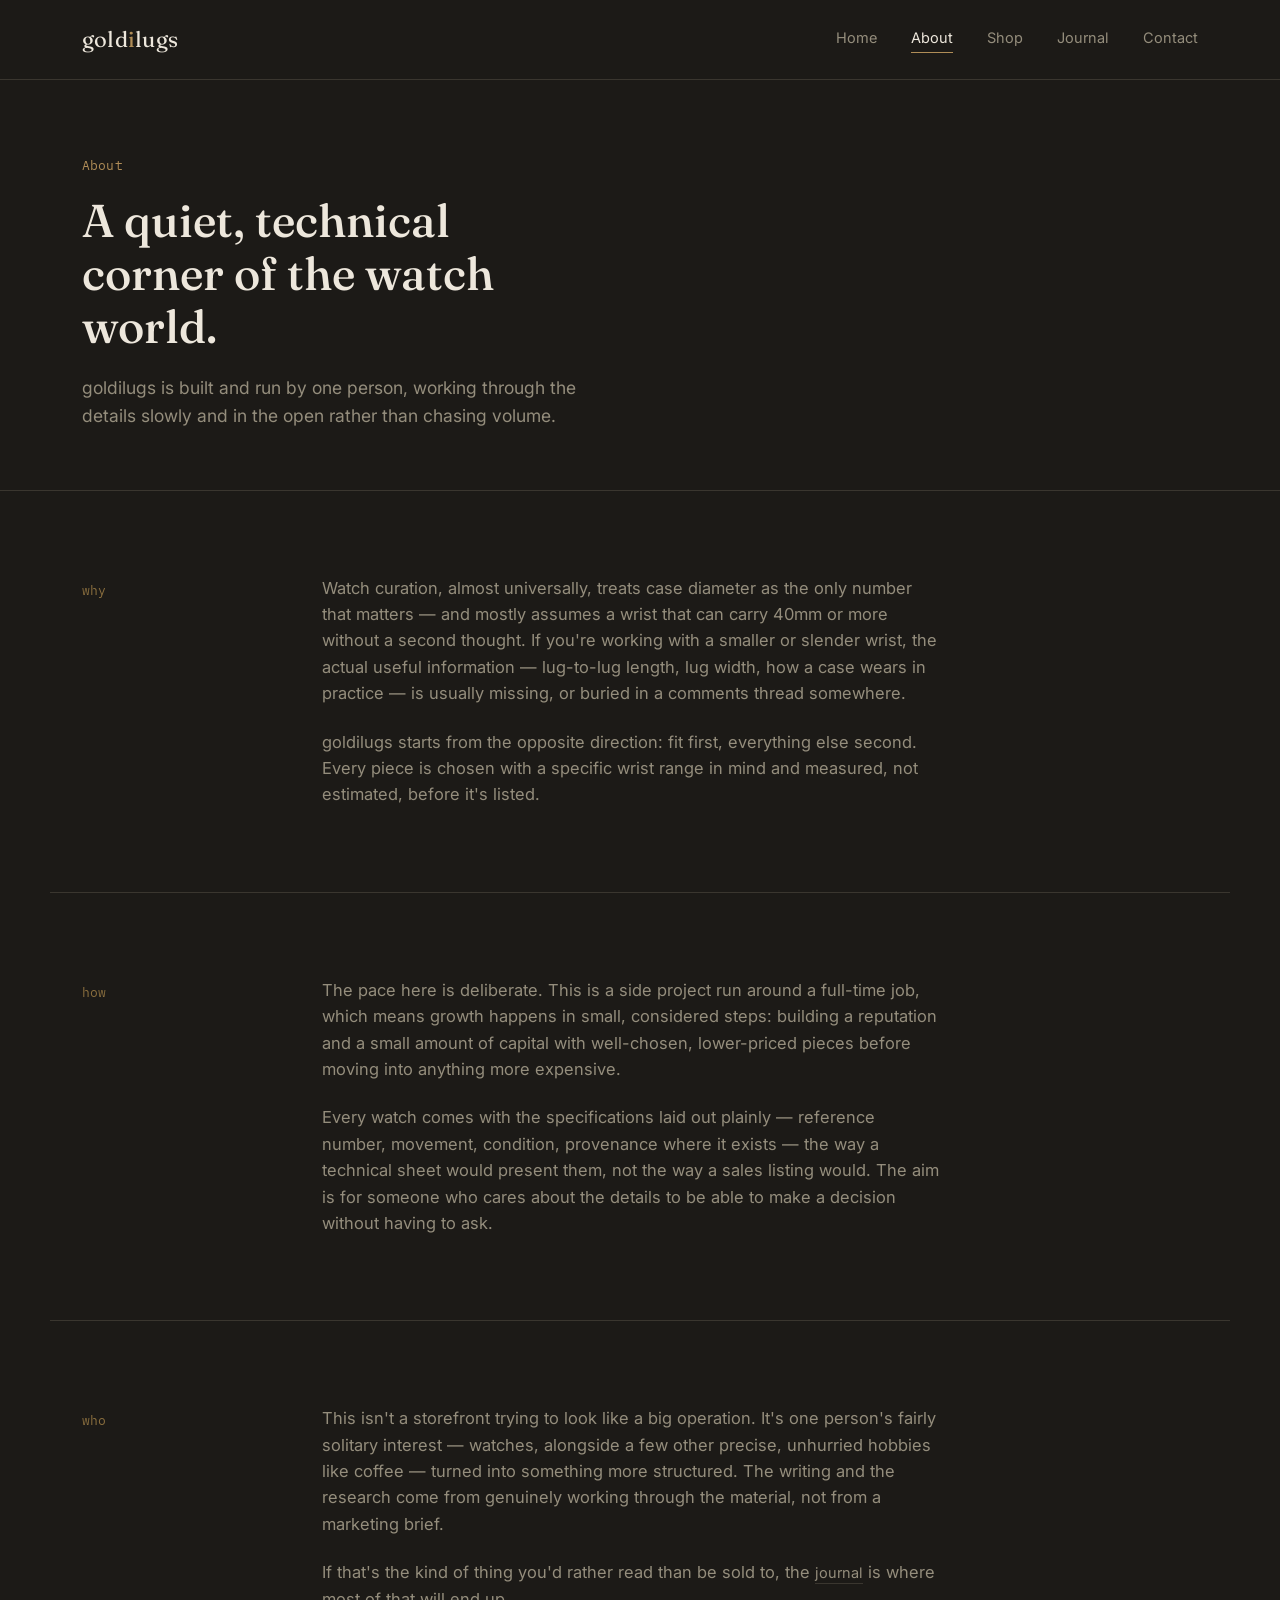
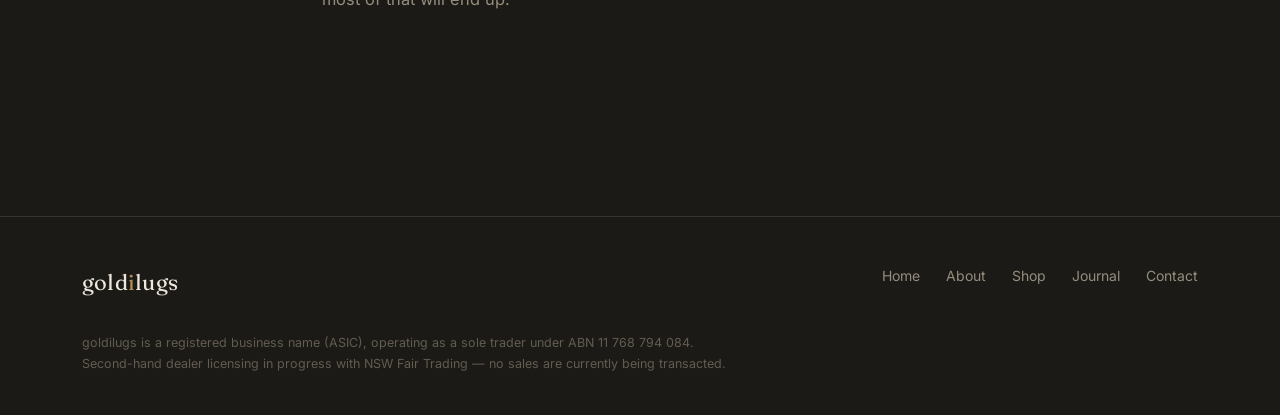
==== about.html @ 92bdc02c "initial site" ====
<!DOCTYPE html>
<html lang="en">
<head>
<meta charset="UTF-8" />
<meta name="viewport" content="width=device-width, initial-scale=1.0" />
<title>About — goldilugs</title>
<meta name="description" content="Why goldilugs exists: a one-person watch business focused on smaller wrists, technical detail, and quiet, careful curation." />
<link rel="preconnect" href="https://fonts.googleapis.com">
<link href="https://fonts.googleapis.com/css2?family=Fraunces:opsz,wght@9..144,400;9..144,500;9..144,600&family=Inter:wght@400;500;600&family=IBM+Plex+Mono:wght@400;500&display=swap" rel="stylesheet">
<link rel="stylesheet" href="style.css" />
</head>
<body>

<header class="site-header">
  <div class="wrap">
    <a href="index.html" class="wordmark">gold<span>i</span>lugs</a>
    <nav class="site-nav">
      <a href="index.html">Home</a>
      <a href="about.html" aria-current="page">About</a>
      <a href="shop.html">Shop</a>
      <a href="journal.html">Journal</a>
      <a href="contact.html">Contact</a>
    </nav>
    <button class="nav-toggle" aria-label="Toggle navigation" aria-expanded="false"><span></span></button>
  </div>
</header>

<section class="page-hero">
  <div class="wrap">
    <div class="hero-eyebrow mono">About</div>
    <h1>A quiet, technical corner of the watch world.</h1>
    <p class="hero-sub">goldilugs is built and run by one person, working through the details slowly and in the open rather than chasing volume.</p>
  </div>
</section>

<section>
  <div class="wrap prose-grid">
    <div class="label mono">why</div>
    <div class="prose-body">
      <p>Watch curation, almost universally, treats case diameter as the only number that matters — and mostly assumes a wrist that can carry 40mm or more without a second thought. If you're working with a smaller or slender wrist, the actual useful information — lug-to-lug length, lug width, how a case wears in practice — is usually missing, or buried in a comments thread somewhere.</p>
      <p>goldilugs starts from the opposite direction: fit first, everything else second. Every piece is chosen with a specific wrist range in mind and measured, not estimated, before it's listed.</p>
    </div>
  </div>
</section>

<hr class="rule" style="max-width: var(--max); margin: 0 auto;">

<section>
  <div class="wrap prose-grid">
    <div class="label mono">how</div>
    <div class="prose-body">
      <p>The pace here is deliberate. This is a side project run around a full-time job, which means growth happens in small, considered steps: building a reputation and a small amount of capital with well-chosen, lower-priced pieces before moving into anything more expensive.</p>
      <p>Every watch comes with the specifications laid out plainly — reference number, movement, condition, provenance where it exists — the way a technical sheet would present them, not the way a sales listing would. The aim is for someone who cares about the details to be able to make a decision without having to ask.</p>
    </div>
  </div>
</section>

<hr class="rule" style="max-width: var(--max); margin: 0 auto;">

<section>
  <div class="wrap prose-grid">
    <div class="label mono">who</div>
    <div class="prose-body">
      <p>This isn't a storefront trying to look like a big operation. It's one person's fairly solitary interest — watches, alongside a few other precise, unhurried hobbies like coffee — turned into something more structured. The writing and the research come from genuinely working through the material, not from a marketing brief.</p>
      <p>If that's the kind of thing you'd rather read than be sold to, the <a href="journal.html" class="text-link">journal</a> is where most of that will end up.</p>
    </div>
  </div>
</section>

<footer class="site-footer">
  <div class="wrap">
    <div class="footer-grid">
      <a href="index.html" class="wordmark">gold<span>i</span>lugs</a>
      <nav class="footer-nav">
        <a href="index.html">Home</a>
        <a href="about.html">About</a>
        <a href="shop.html">Shop</a>
        <a href="journal.html">Journal</a>
        <a href="contact.html">Contact</a>
      </nav>
    </div>
    <div class="footer-fine">
      goldilugs is a registered business name (ASIC), operating as a sole trader under ABN 11 768 794 084.<br>
      Second-hand dealer licensing in progress with NSW Fair Trading — no sales are currently being transacted.
    </div>
  </div>
</footer>

<script src="nav.js"></script>
</body>
</html>
---- style.css ----
/* ============================================
   Goldilugs — design tokens
   ============================================ */
:root {
  --bg: #1c1a17;
  --bg-raised: #221f1b;
  --ink: #ede7dc;
  --ink-muted: #948d7c;
  --ink-faint: #625c4f;
  --brass: #b08d57;
  --brass-soft: #8c703f;
  --line: #3a362f;
  --green: #4a5240;

  --serif: "Fraunces", Georgia, serif;
  --sans: "Inter", -apple-system, BlinkMacSystemFont, sans-serif;
  --mono: "IBM Plex Mono", ui-monospace, monospace;

  --max: 1180px;
  --gutter: 32px;
}

* { box-sizing: border-box; }

.visually-hidden {
  position: absolute;
  width: 1px;
  height: 1px;
  overflow: hidden;
  clip: rect(0 0 0 0);
  white-space: nowrap;
}

html {
  scroll-behavior: smooth;
}

@media (prefers-reduced-motion: reduce) {
  html { scroll-behavior: auto; }
  * { animation-duration: 0.01ms !important; animation-iteration-count: 1 !important; transition-duration: 0.01ms !important; }
}

body {
  margin: 0;
  background: var(--bg);
  color: var(--ink);
  font-family: var(--sans);
  font-size: 16px;
  line-height: 1.6;
  -webkit-font-smoothing: antialiased;
}

img, svg { max-width: 100%; display: block; }

a {
  color: inherit;
  text-decoration: none;
}

a:focus-visible,
button:focus-visible,
input:focus-visible {
  outline: 2px solid var(--brass);
  outline-offset: 3px;
}

h1, h2, h3 {
  font-family: var(--serif);
  font-weight: 500;
  line-height: 1.15;
  margin: 0;
  color: var(--ink);
}

p { margin: 0; }

.wrap {
  max-width: var(--max);
  margin: 0 auto;
  padding: 0 var(--gutter);
}

.mono {
  font-family: var(--mono);
  letter-spacing: 0.01em;
}

.rule {
  border: none;
  border-top: 1px solid var(--line);
  margin: 0;
}

/* ---------- Header ---------- */
.site-header {
  border-bottom: 1px solid var(--line);
  position: relative;
  z-index: 20;
  background: var(--bg);
}

.site-header .wrap {
  display: flex;
  align-items: center;
  justify-content: space-between;
  padding-top: 22px;
  padding-bottom: 22px;
}

.wordmark {
  font-family: var(--serif);
  font-size: 22px;
  letter-spacing: 0.01em;
  color: var(--ink);
}

.wordmark span {
  color: var(--brass);
}

.site-nav {
  display: flex;
  gap: 34px;
}

.site-nav a {
  font-size: 14.5px;
  color: var(--ink-muted);
  border-bottom: 1px solid transparent;
  padding-bottom: 3px;
  transition: color 0.15s ease, border-color 0.15s ease;
}

.site-nav a:hover,
.site-nav a[aria-current="page"] {
  color: var(--ink);
  border-bottom-color: var(--brass);
}

.nav-toggle {
  display: none;
  background: none;
  border: 1px solid var(--line);
  color: var(--ink);
  width: 40px;
  height: 40px;
  border-radius: 2px;
  cursor: pointer;
}

.nav-toggle span,
.nav-toggle::before,
.nav-toggle::after {
  content: "";
  display: block;
  width: 18px;
  height: 1px;
  background: var(--ink);
  margin: 4px auto;
}

@media (max-width: 760px) {
  .site-nav {
    position: absolute;
    top: 100%;
    left: 0;
    right: 0;
    background: var(--bg);
    border-bottom: 1px solid var(--line);
    flex-direction: column;
    gap: 0;
    padding: 8px 0;
    display: none;
  }
  .site-nav.open { display: flex; }
  .site-nav a {
    padding: 14px var(--gutter);
    border-bottom: 1px solid var(--line);
  }
  .nav-toggle { display: block; }
}

/* ---------- Footer ---------- */
.site-footer {
  border-top: 1px solid var(--line);
  margin-top: 120px;
  padding: 48px 0 40px;
}

.footer-grid {
  display: flex;
  justify-content: space-between;
  flex-wrap: wrap;
  gap: 32px;
}

.footer-nav {
  display: flex;
  gap: 26px;
  flex-wrap: wrap;
}

.footer-nav a {
  font-size: 14px;
  color: var(--ink-muted);
}

.footer-nav a:hover { color: var(--brass); }

.footer-fine {
  margin-top: 32px;
  font-size: 12.5px;
  color: var(--ink-faint);
  line-height: 1.7;
}

/* ---------- Hero ---------- */
.hero {
  padding: 96px 0 90px;
  position: relative;
  overflow: hidden;
}

.hero .wrap {
  display: grid;
  grid-template-columns: 1.1fr 0.9fr;
  gap: 40px;
  align-items: center;
}

.hero-eyebrow {
  font-family: var(--mono);
  font-size: 13px;
  color: var(--brass);
  margin-bottom: 22px;
}

.hero h1 {
  font-size: clamp(34px, 4.6vw, 58px);
  max-width: 12ch;
}

.hero-sub {
  margin-top: 24px;
  max-width: 46ch;
  color: var(--ink-muted);
  font-size: 17.5px;
}

.hero-actions {
  margin-top: 36px;
  display: flex;
  gap: 22px;
  align-items: center;
  flex-wrap: wrap;
}

.btn {
  display: inline-block;
  padding: 13px 26px;
  background: var(--brass);
  color: #1c1a17;
  font-size: 14.5px;
  font-weight: 600;
  border: none;
  border-radius: 2px;
  cursor: pointer;
  transition: background 0.15s ease;
}

.btn:hover { background: #c49d63; }

.btn-ghost {
  background: none;
  border: 1px solid var(--line);
  color: var(--ink);
}

.btn-ghost:hover {
  border-color: var(--brass);
  background: none;
  color: var(--brass);
}

.text-link {
  font-size: 14.5px;
  color: var(--ink-muted);
  border-bottom: 1px solid var(--line);
  padding-bottom: 2px;
}

.text-link:hover { color: var(--brass); border-color: var(--brass); }

.dial-figure {
  justify-self: end;
  width: 100%;
  max-width: 420px;
  opacity: 0.95;
}

@media (max-width: 860px) {
  .hero .wrap { grid-template-columns: 1fr; }
  .dial-figure { justify-self: start; max-width: 280px; margin-top: 12px; order: -1; }
}

/* ---------- Sections ---------- */
section { padding: 84px 0; }

.section-head {
  display: grid;
  grid-template-columns: 200px 1fr;
  gap: 40px;
  margin-bottom: 48px;
}

.section-label {
  font-family: var(--mono);
  font-size: 13px;
  color: var(--brass-soft);
  padding-top: 6px;
}

.section-head h2 {
  font-size: clamp(24px, 3vw, 32px);
  max-width: 20ch;
}

@media (max-width: 700px) {
  .section-head { grid-template-columns: 1fr; gap: 12px; }
}

/* Spec list - philosophy points styled like a spec sheet */
.spec-list {
  border-top: 1px solid var(--line);
}

.spec-row {
  display: grid;
  grid-template-columns: 200px 1fr;
  gap: 40px;
  padding: 28px 0;
  border-bottom: 1px solid var(--line);
}

.spec-row .spec-name {
  font-family: var(--mono);
  font-size: 14px;
  color: var(--ink-muted);
  padding-top: 2px;
}

.spec-row .spec-body h3 {
  font-size: 19px;
  font-weight: 500;
  margin-bottom: 10px;
}

.spec-row .spec-body p {
  color: var(--ink-muted);
  max-width: 58ch;
  font-size: 15.5px;
}

@media (max-width: 700px) {
  .spec-row { grid-template-columns: 1fr; gap: 8px; }
}

/* Watch spec card (illustrative example) */
.spec-card {
  border: 1px solid var(--line);
  padding: 36px;
  display: grid;
  grid-template-columns: 1fr 1fr;
  gap: 30px;
  background: var(--bg-raised);
}

.spec-card-title {
  grid-column: 1 / -1;
  display: flex;
  justify-content: space-between;
  align-items: baseline;
  border-bottom: 1px solid var(--line);
  padding-bottom: 20px;
  margin-bottom: 6px;
}

.spec-card-title h3 { font-size: 22px; }
.spec-card-title span { font-family: var(--mono); font-size: 13px; color: var(--ink-faint); }

.spec-item .k {
  font-family: var(--mono);
  font-size: 12.5px;
  color: var(--ink-faint);
  margin-bottom: 4px;
}
.spec-item .v {
  font-size: 15.5px;
  color: var(--ink);
}

@media (max-width: 640px) {
  .spec-card { grid-template-columns: 1fr; }
}

/* Signup */
.signup {
  border-top: 1px solid var(--line);
  border-bottom: 1px solid var(--line);
}

.signup .wrap {
  display: grid;
  grid-template-columns: 1fr auto;
  gap: 40px;
  align-items: center;
}

.signup h2 { font-size: clamp(22px, 2.6vw, 28px); max-width: 22ch; }
.signup p { color: var(--ink-muted); margin-top: 14px; max-width: 42ch; }

.signup-form {
  display: flex;
  gap: 0;
  min-width: 340px;
}

.signup-form input {
  flex: 1;
  background: var(--bg);
  border: 1px solid var(--line);
  border-right: none;
  color: var(--ink);
  padding: 14px 16px;
  font-family: var(--sans);
  font-size: 15px;
}

.signup-form input::placeholder { color: var(--ink-faint); }

.signup-form button {
  border-radius: 0;
  padding: 14px 24px;
}

.form-note {
  margin-top: 12px;
  font-size: 13px;
  color: var(--ink-faint);
}

@media (max-width: 760px) {
  .signup .wrap { grid-template-columns: 1fr; }
  .signup-form { min-width: 0; width: 100%; }
}

/* Page header (non-home pages) */
.page-hero {
  padding: 76px 0 60px;
  border-bottom: 1px solid var(--line);
}

.page-hero .hero-eyebrow { margin-bottom: 18px; }
.page-hero h1 { font-size: clamp(30px, 4.4vw, 46px); max-width: 16ch; }
.page-hero .hero-sub { margin-top: 20px; }

/* Two column prose layout (About) */
.prose-grid {
  display: grid;
  grid-template-columns: 200px 1fr;
  gap: 40px;
}

.prose-grid .label {
  font-family: var(--mono);
  font-size: 13px;
  color: var(--brass-soft);
  padding-top: 6px;
}

.prose-body {
  max-width: 62ch;
}

.prose-body p {
  color: var(--ink-muted);
  font-size: 16.5px;
  margin-bottom: 22px;
}

.prose-body p:last-child { margin-bottom: 0; }

@media (max-width: 700px) {
  .prose-grid { grid-template-columns: 1fr; gap: 14px; }
}

/* Status banner (Shop coming soon) */
.status-banner {
  border: 1px solid var(--line);
  background: var(--bg-raised);
  padding: 30px 34px;
  display: flex;
  gap: 22px;
  align-items: flex-start;
}

.status-dot {
  width: 9px;
  height: 9px;
  border-radius: 50%;
  background: var(--brass);
  margin-top: 8px;
  flex-shrink: 0;
}

.status-banner h3 { font-size: 17px; margin-bottom: 8px; }
.status-banner p { color: var(--ink-muted); font-size: 15px; max-width: 60ch; }

/* Journal list */
.journal-list { border-top: 1px solid var(--line); }

.journal-row {
  display: grid;
  grid-template-columns: 140px 1fr;
  gap: 40px;
  padding: 30px 0;
  border-bottom: 1px solid var(--line);
}

.journal-row .j-status {
  font-family: var(--mono);
  font-size: 12.5px;
  color: var(--ink-faint);
  padding-top: 3px;
}

.journal-row h3 { font-size: 19px; font-weight: 500; margin-bottom: 8px; }
.journal-row p { color: var(--ink-muted); font-size: 15px; max-width: 56ch; }

@media (max-width: 700px) {
  .journal-row { grid-template-columns: 1fr; gap: 6px; }
}

/* Contact */
.contact-grid {
  display: grid;
  grid-template-columns: 1fr 1fr;
  gap: 60px;
}

.contact-block + .contact-block {
  border-top: 1px solid var(--line);
  padding-top: 22px;
  margin-top: 22px;
}

.contact-block .k {
  font-family: var(--mono);
  font-size: 12.5px;
  color: var(--ink-faint);
  margin-bottom: 6px;
}

.contact-block .v { font-size: 16px; }
.contact-block .v a:hover { color: var(--brass); }

.contact-form label {
  display: block;
  font-family: var(--mono);
  font-size: 12.5px;
  color: var(--ink-faint);
  margin-bottom: 8px;
}

.contact-form input,
.contact-form textarea {
  width: 100%;
  background: var(--bg-raised);
  border: 1px solid var(--line);
  color: var(--ink);
  padding: 12px 14px;
  font-family: var(--sans);
  font-size: 15px;
  margin-bottom: 22px;
  resize: vertical;
}

.contact-form textarea { min-height: 120px; }

@media (max-width: 760px) {
  .contact-grid { grid-template-columns: 1fr; gap: 10px; }
}
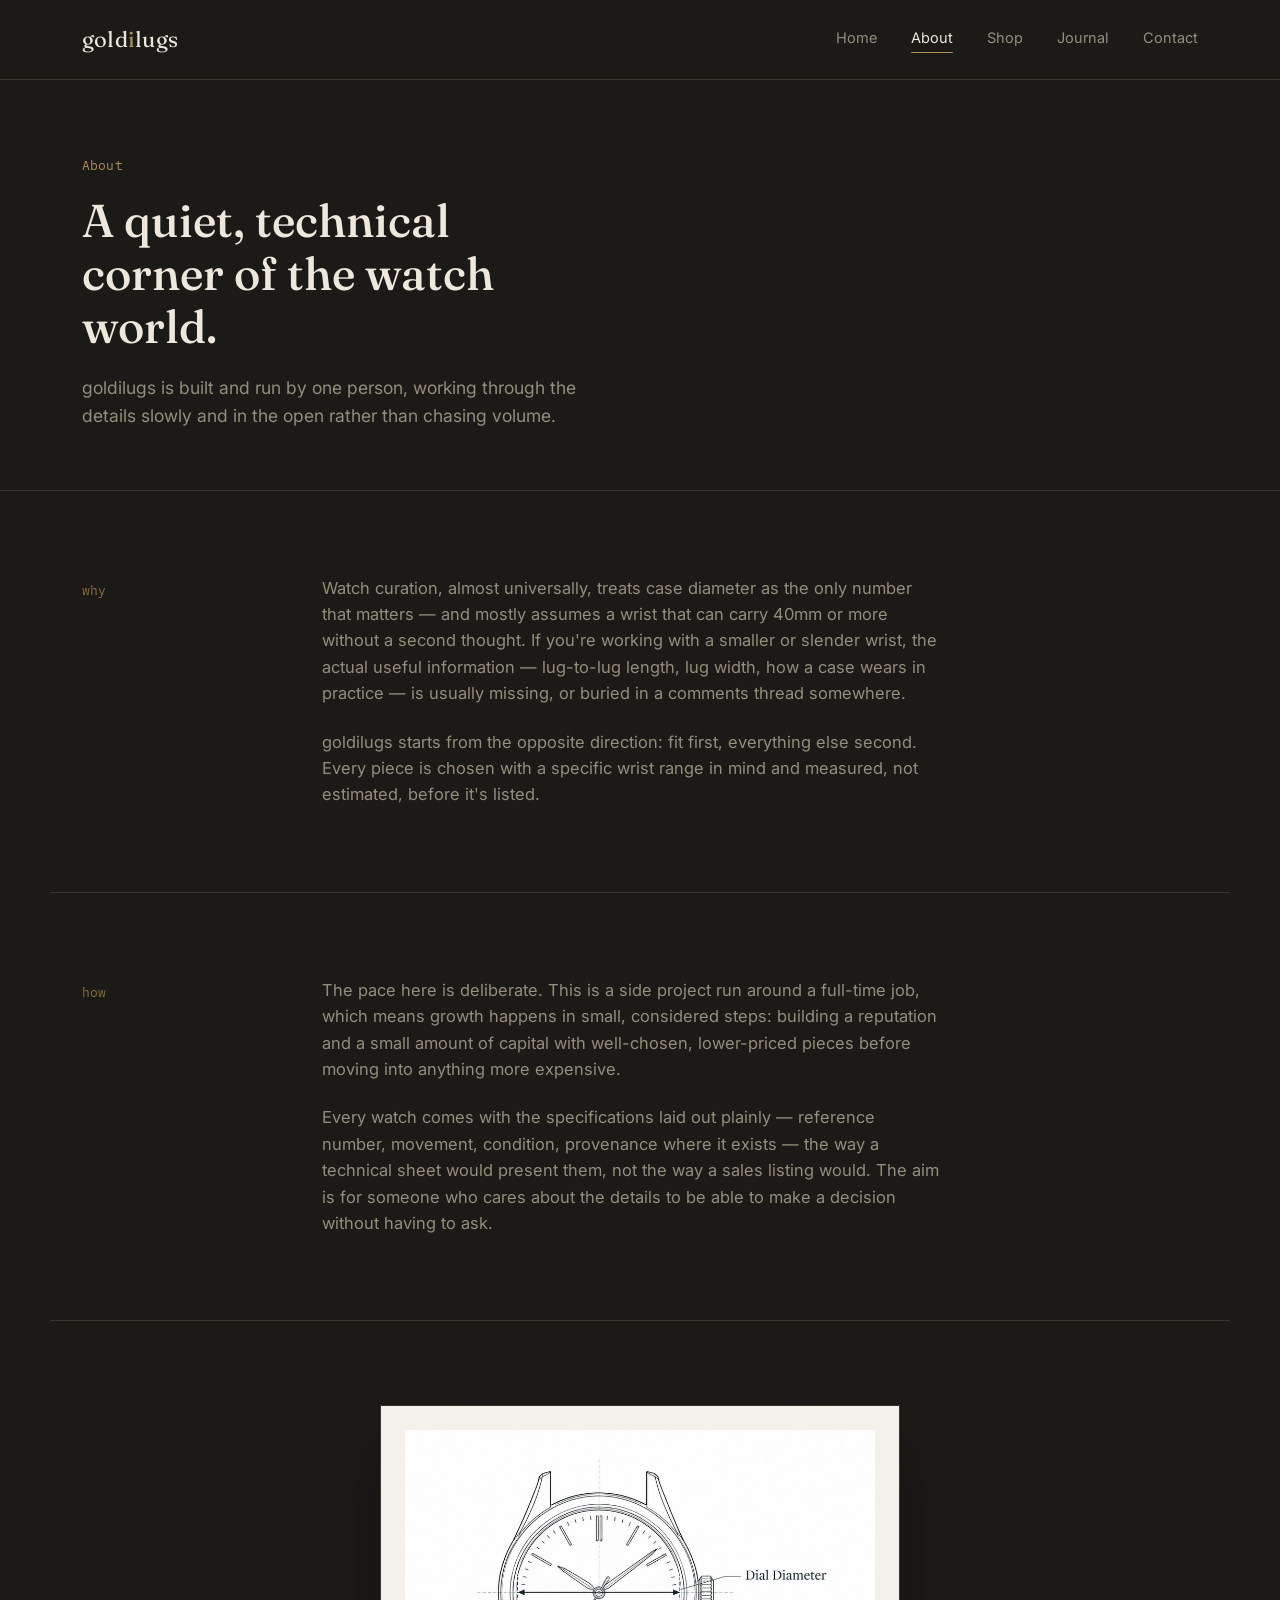
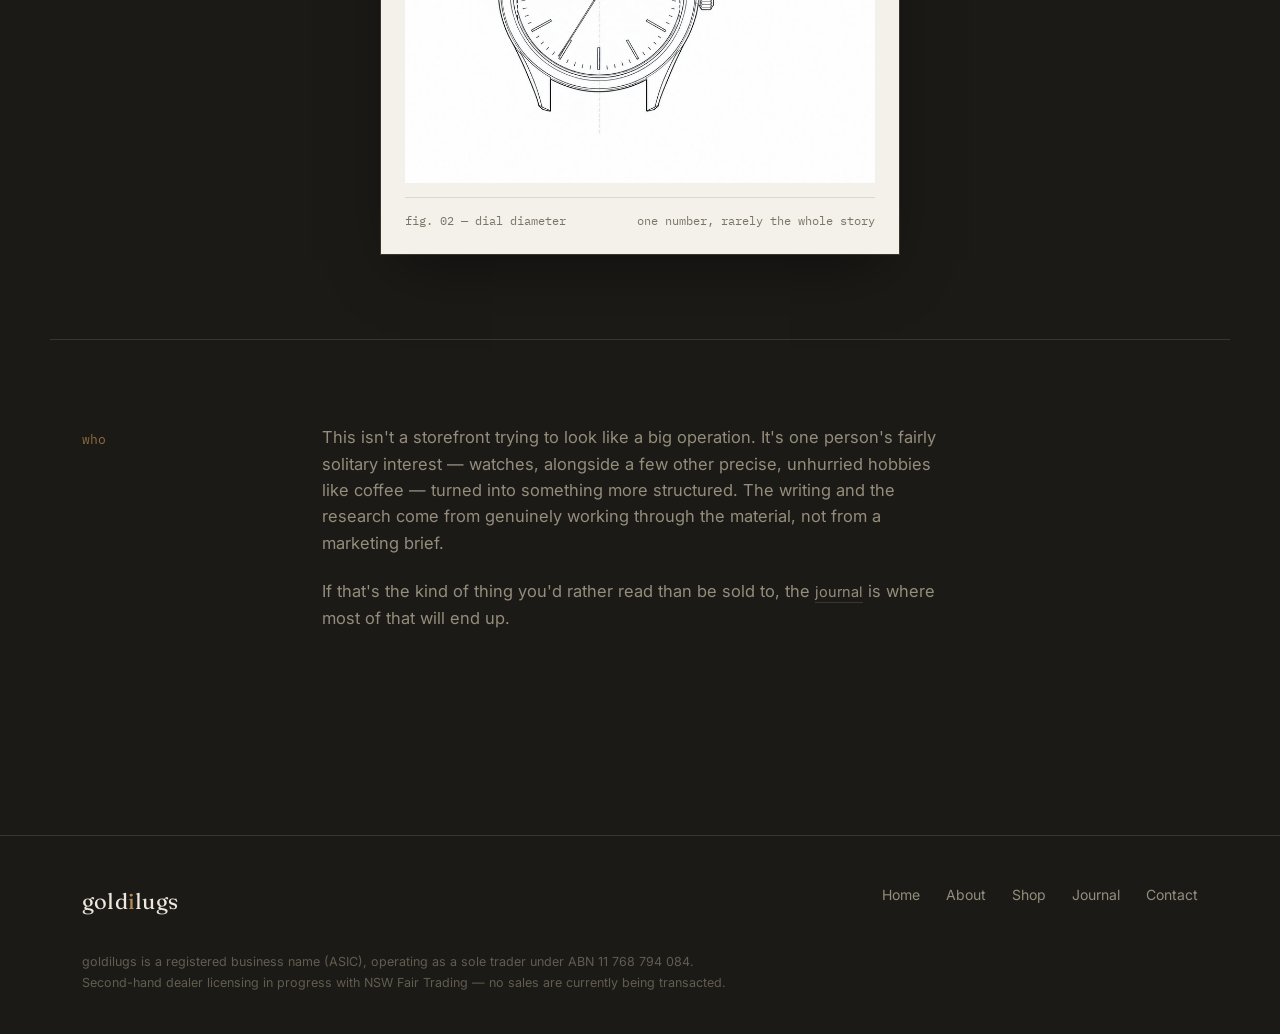
==== commit fdba1be0: "Diagram caption change and dial diameter image" ====
--- a/about.html
+++ b/about.html
@@ -58,6 +58,20 @@
 <hr class="rule" style="max-width: var(--max); margin: 0 auto;">
 
 <section>
+  <div class="wrap">
+    <div class="diagram-card-centered">
+      <img src="dial-diameter.jpg" alt="Technical line illustration of a watch case showing dial diameter measurement" />
+      <div class="diagram-caption">
+        <span>fig. 02 — dial diameter</span>
+        <span>one number, rarely the whole story</span>
+      </div>
+    </div>
+  </div>
+</section>
+
+<hr class="rule" style="max-width: var(--max); margin: 0 auto;">
+
+<section>
   <div class="wrap prose-grid">
     <div class="label mono">who</div>
     <div class="prose-body">
--- a/style.css
+++ b/style.css
@@ -298,9 +298,49 @@
   opacity: 0.95;
 }
 
+.diagram-card {
+  justify-self: end;
+  width: 100%;
+  max-width: 460px;
+  background: #f4f1ea;
+  border: 1px solid var(--line);
+  padding: 22px;
+  box-shadow: 0 24px 60px -20px rgba(0,0,0,0.5);
+}
+
+.diagram-card img {
+  width: 100%;
+  display: block;
+}
+
+.diagram-caption {
+  margin-top: 14px;
+  padding-top: 14px;
+  border-top: 1px solid #ddd8cb;
+  display: flex;
+  justify-content: space-between;
+  font-family: var(--mono);
+  font-size: 11.5px;
+  color: #7a7566;
+}
+
 @media (max-width: 860px) {
+  .diagram-card { justify-self: start; max-width: 340px; margin-top: 12px; order: -1; }
   .hero .wrap { grid-template-columns: 1fr; }
-  .dial-figure { justify-self: start; max-width: 280px; margin-top: 12px; order: -1; }
+}
+
+.diagram-card-centered {
+  max-width: 520px;
+  margin: 0 auto;
+  background: #f4f1ea;
+  border: 1px solid var(--line);
+  padding: 24px;
+  box-shadow: 0 24px 60px -20px rgba(0,0,0,0.5);
+}
+
+.diagram-card-centered img {
+  width: 100%;
+  display: block;
 }
 
 /* ---------- Sections ---------- */
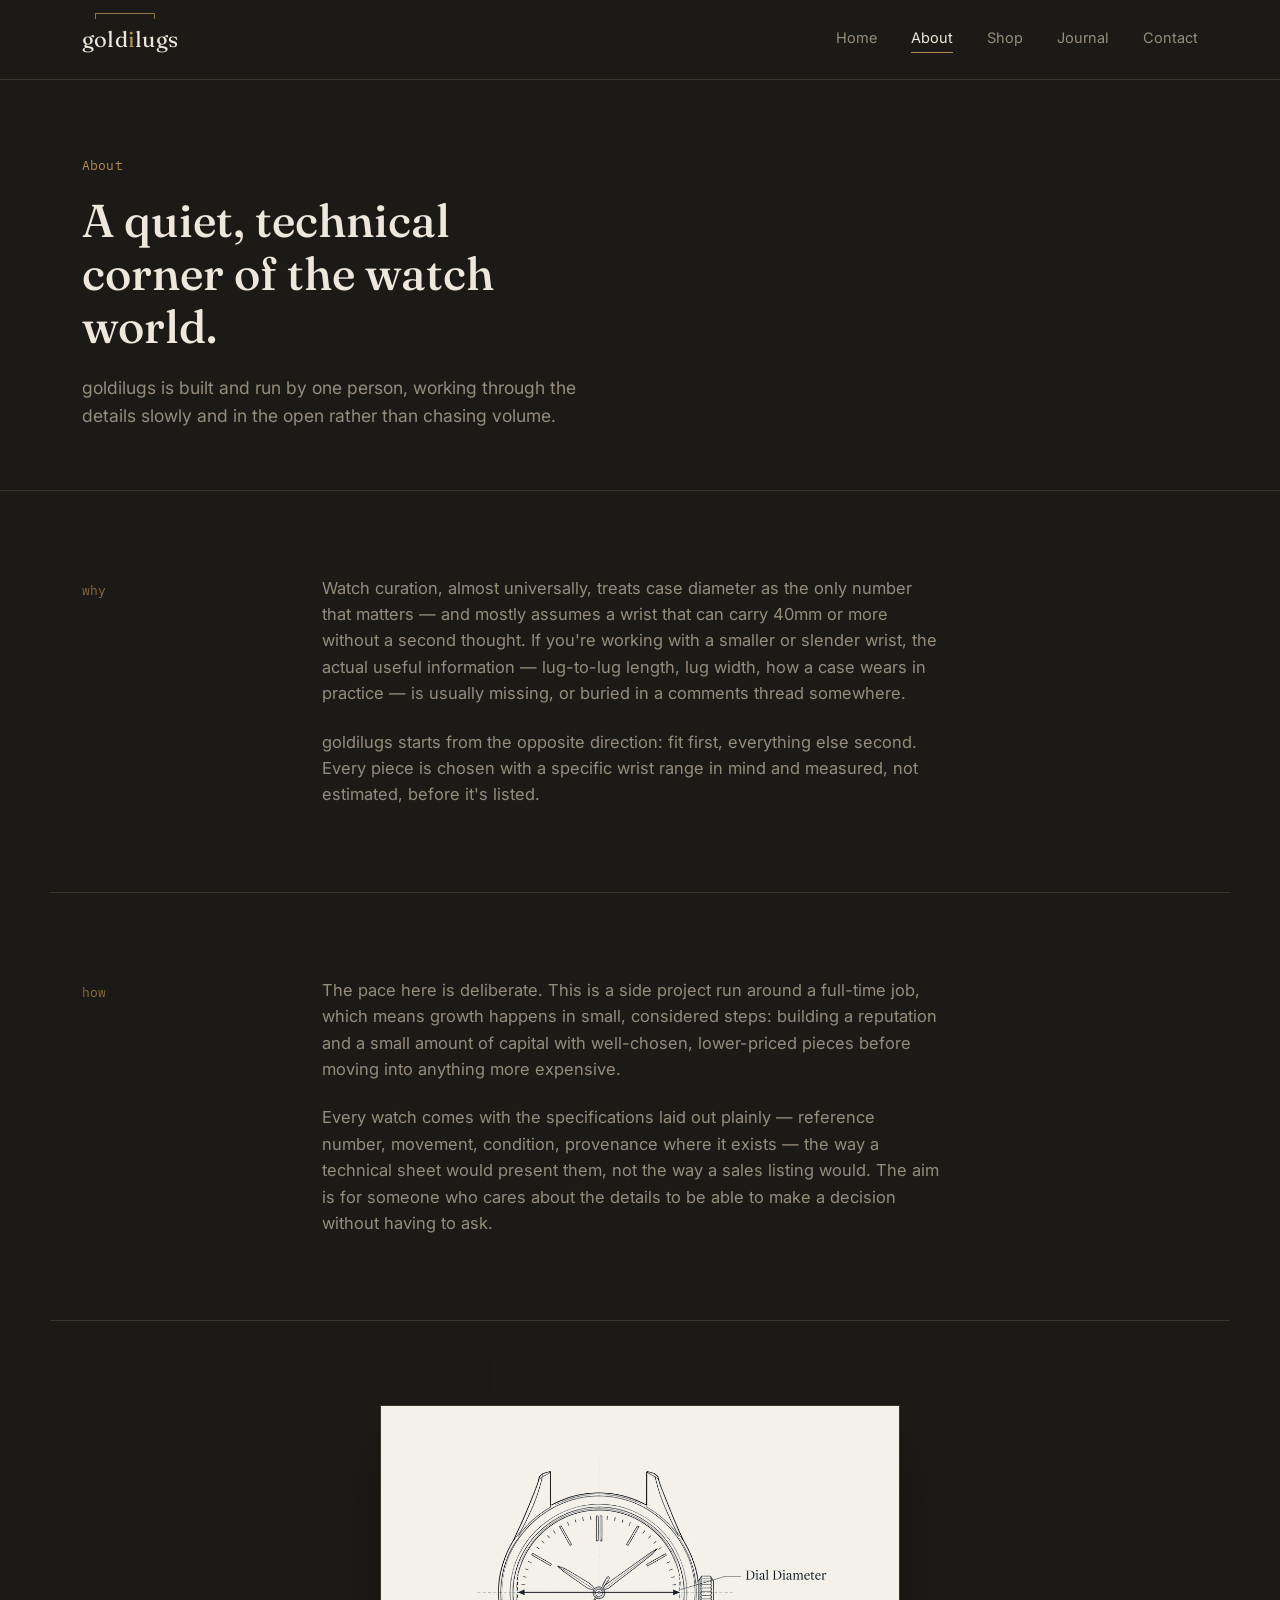
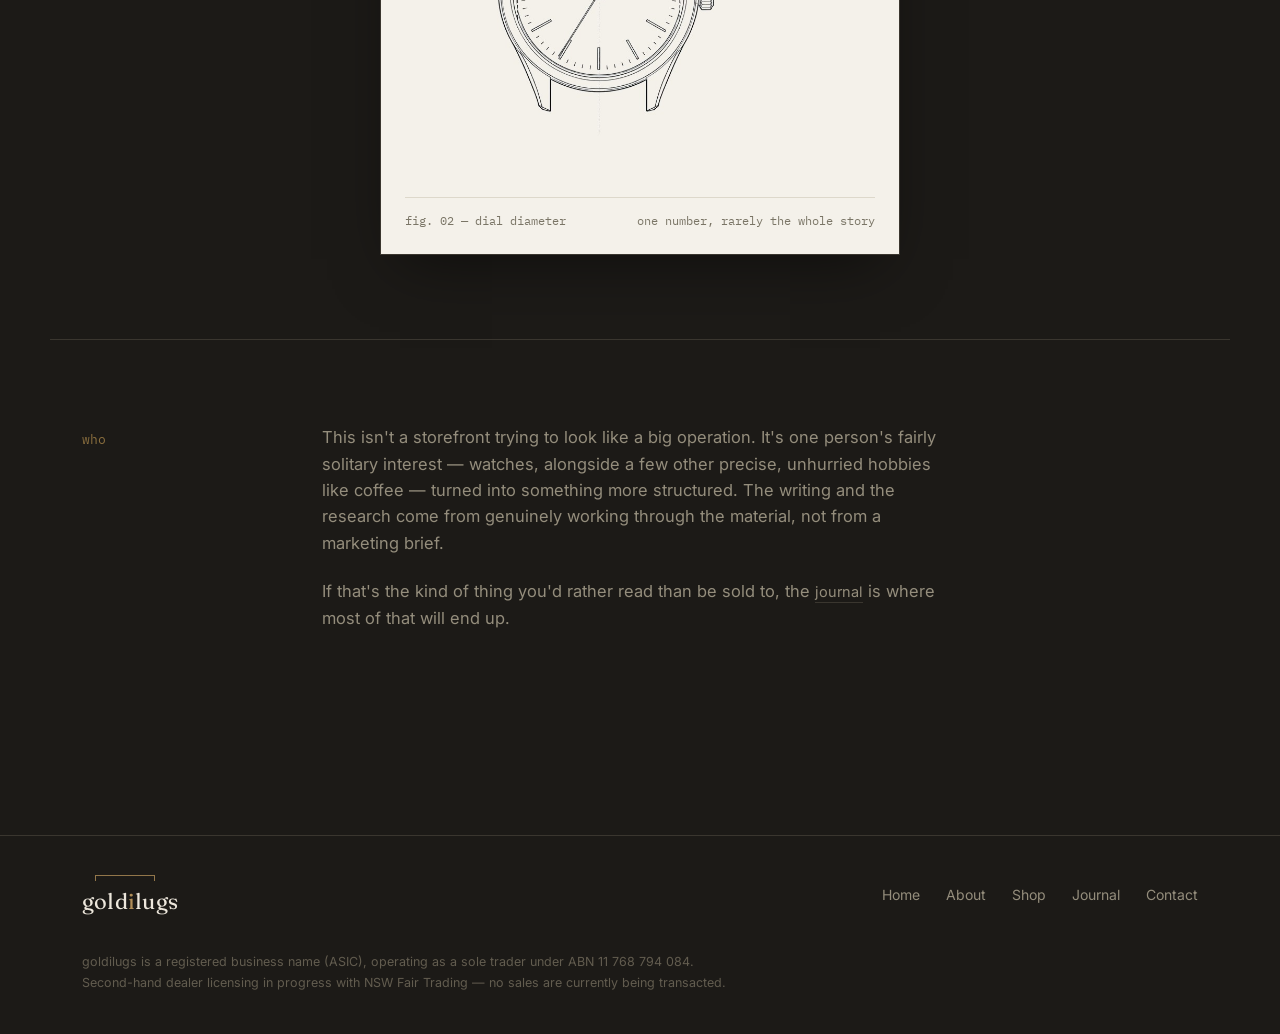
==== commit 84de8769: "Logo redesign" ====
--- a/about.html
+++ b/about.html
@@ -13,7 +13,7 @@
 
 <header class="site-header">
   <div class="wrap">
-    <a href="index.html" class="wordmark">gold<span>i</span>lugs</a>
+    <a href="index.html" class="wordmark">g<span class="lug-span">old<span class="accent">i</span>lu</span>gs</a>
     <nav class="site-nav">
       <a href="index.html">Home</a>
       <a href="about.html" aria-current="page">About</a>
@@ -84,7 +84,7 @@
 <footer class="site-footer">
   <div class="wrap">
     <div class="footer-grid">
-      <a href="index.html" class="wordmark">gold<span>i</span>lugs</a>
+      <a href="index.html" class="wordmark">g<span class="lug-span">old<span class="accent">i</span>lu</span>gs</a>
       <nav class="footer-nav">
         <a href="index.html">Home</a>
         <a href="about.html">About</a>
--- a/style.css
+++ b/style.css
@@ -114,8 +114,26 @@
   color: var(--ink);
 }
 
-.wordmark span {
+.wordmark .accent {
   color: var(--brass);
+}
+
+.wordmark .lug-span {
+  position: relative;
+  display: inline-block;
+}
+
+.wordmark .lug-span::before {
+  content: "";
+  position: absolute;
+  left: 1px;
+  right: 1px;
+  top: -9px;
+  height: 5px;
+  border-top: 1px solid var(--brass);
+  border-left: 1px solid var(--brass);
+  border-right: 1px solid var(--brass);
+  opacity: 0.8;
 }
 
 .site-nav {
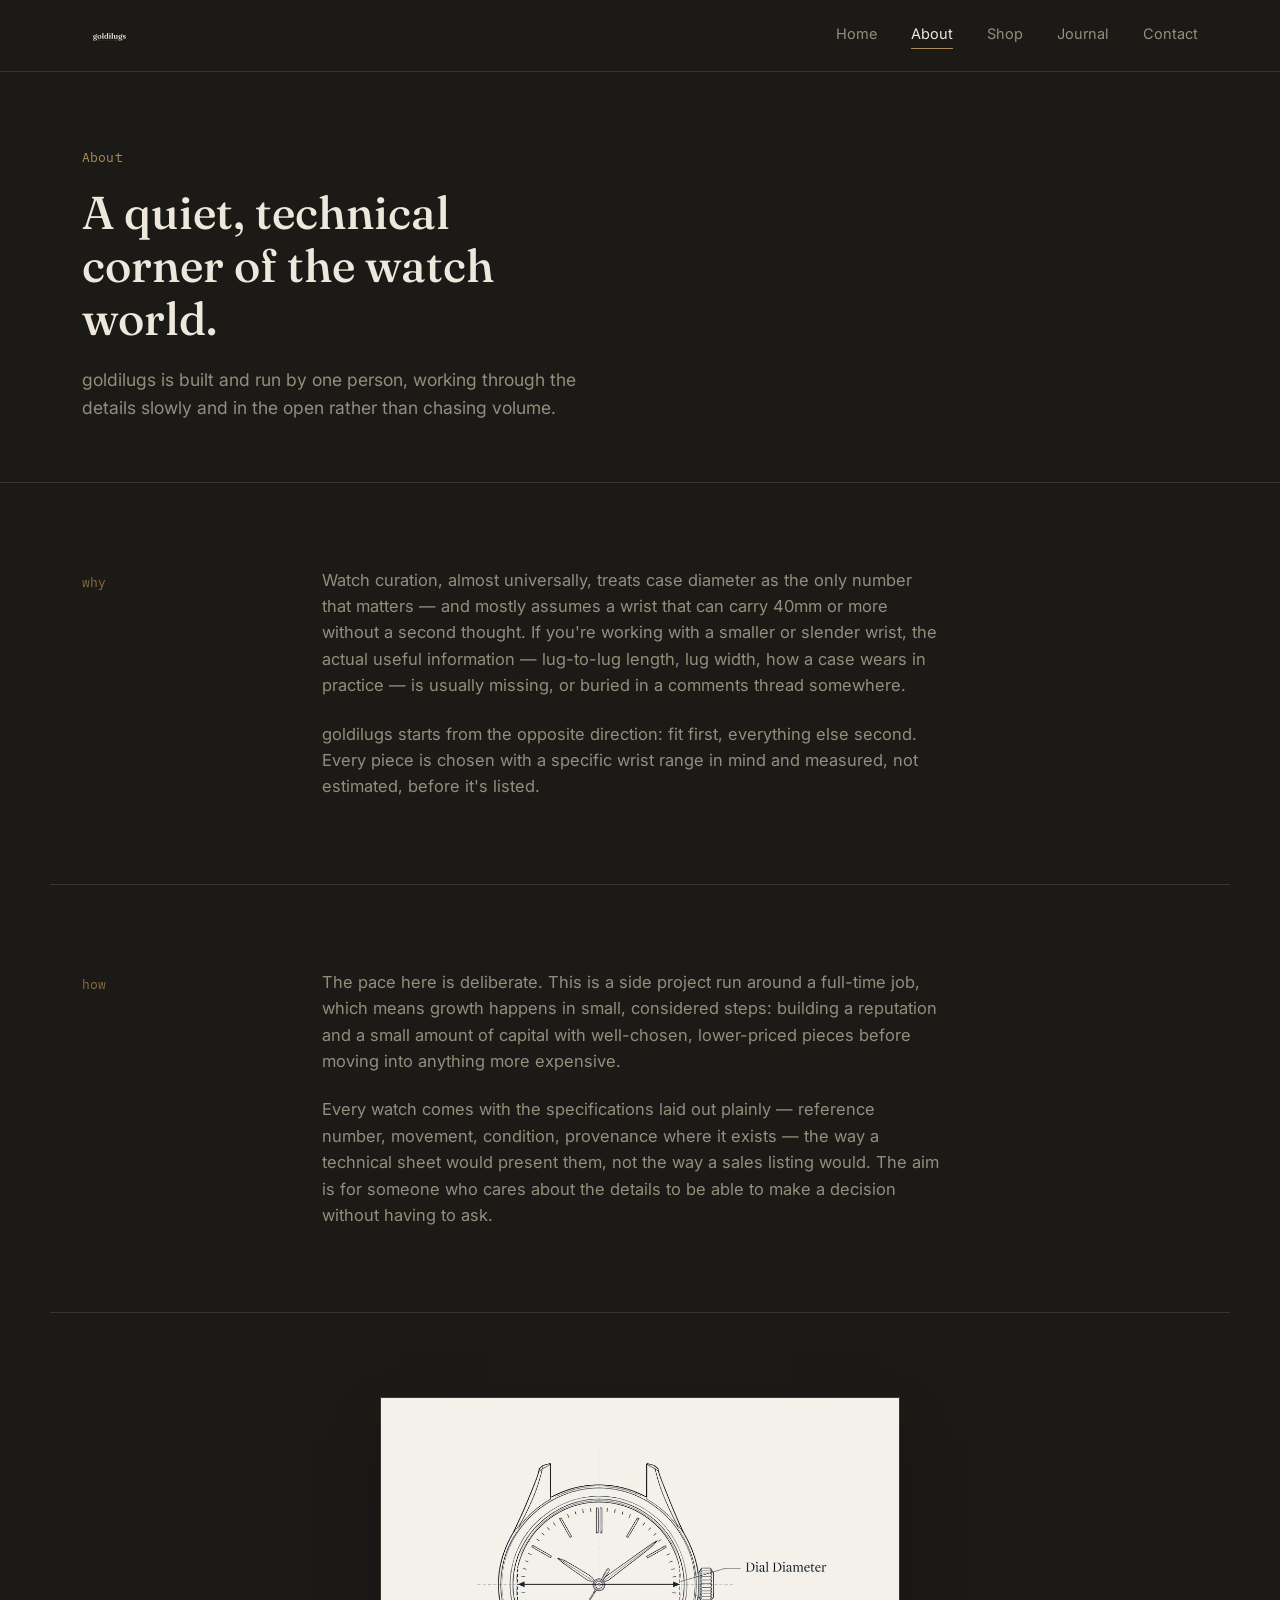
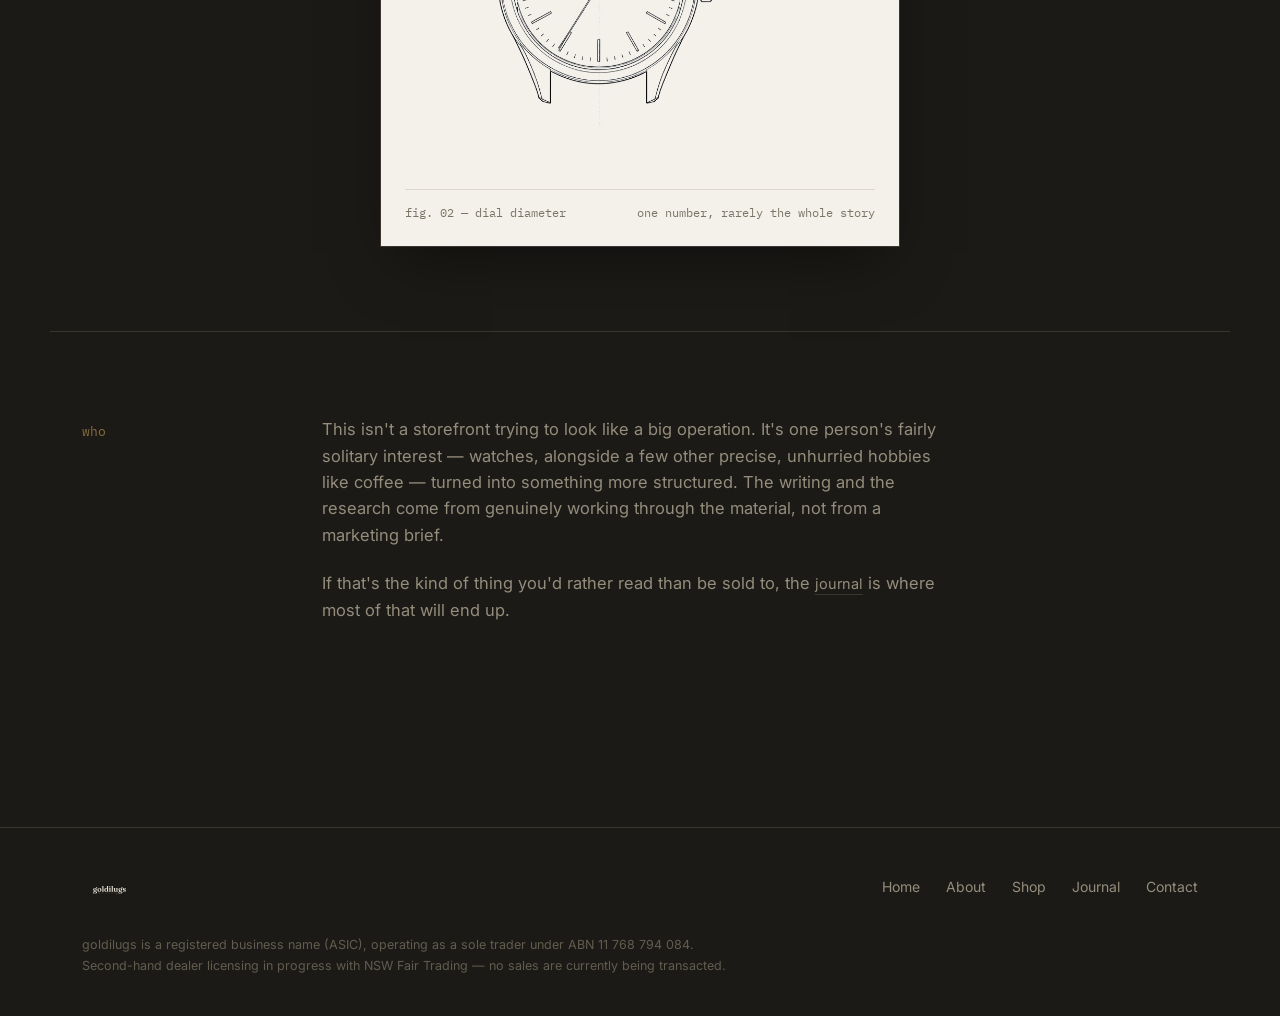
==== commit 7da909a8: "Goldilugs Wordmark Added" ====
--- a/about.html
+++ b/about.html
@@ -13,7 +13,7 @@
 
 <header class="site-header">
   <div class="wrap">
-    <a href="index.html" class="wordmark">g<span class="lug-span">old<span class="accent">i</span>lu</span>gs</a>
+    <a href="index.html" class="wordmark"><img src="wordmark.svg" alt="goldilugs" /></a>
     <nav class="site-nav">
       <a href="index.html">Home</a>
       <a href="about.html" aria-current="page">About</a>
@@ -84,7 +84,7 @@
 <footer class="site-footer">
   <div class="wrap">
     <div class="footer-grid">
-      <a href="index.html" class="wordmark">g<span class="lug-span">old<span class="accent">i</span>lu</span>gs</a>
+      <a href="index.html" class="wordmark"><img src="wordmark.svg" alt="goldilugs" /></a>
       <nav class="footer-nav">
         <a href="index.html">Home</a>
         <a href="about.html">About</a>
--- a/style.css
+++ b/style.css
@@ -112,6 +112,14 @@
   font-size: 22px;
   letter-spacing: 0.01em;
   color: var(--ink);
+  display: inline-flex;
+  align-items: center;
+}
+
+.wordmark img {
+  height: 26px;
+  width: auto;
+  display: block;
 }
 
 .wordmark .accent {
